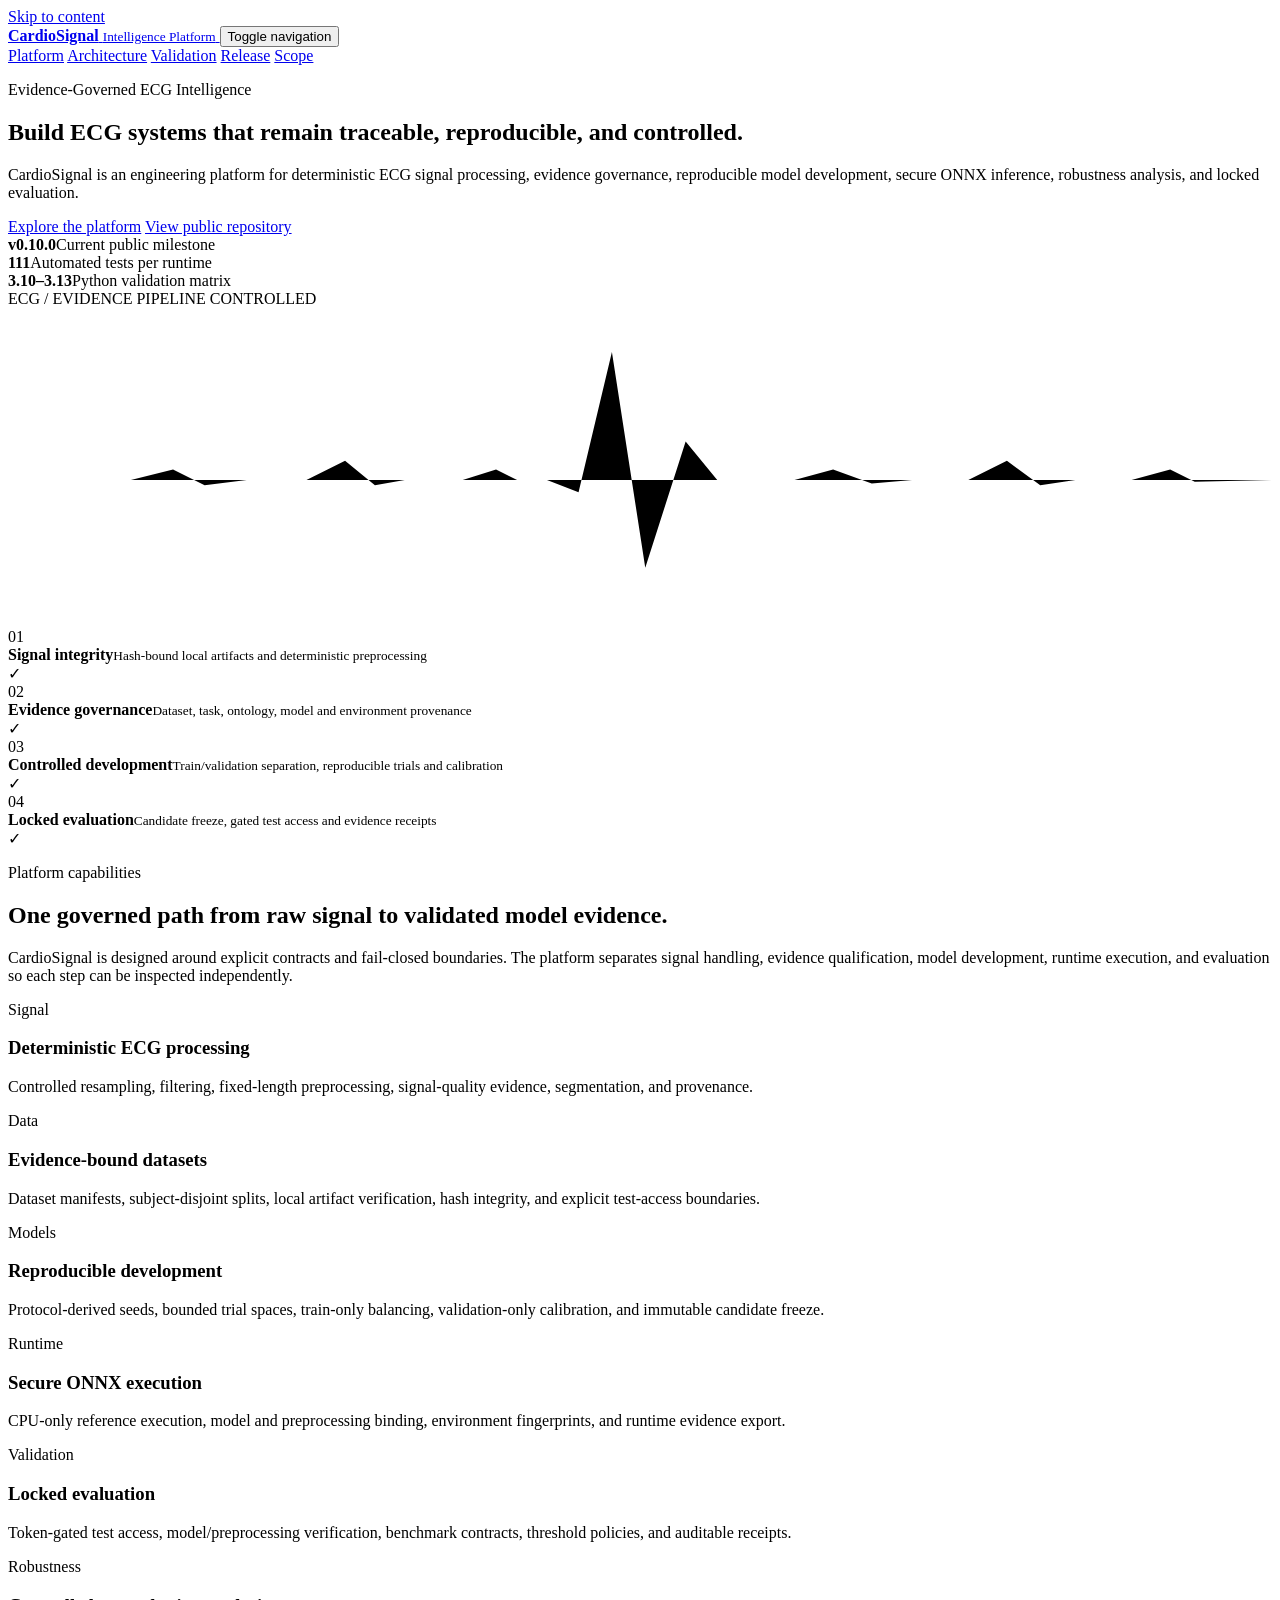
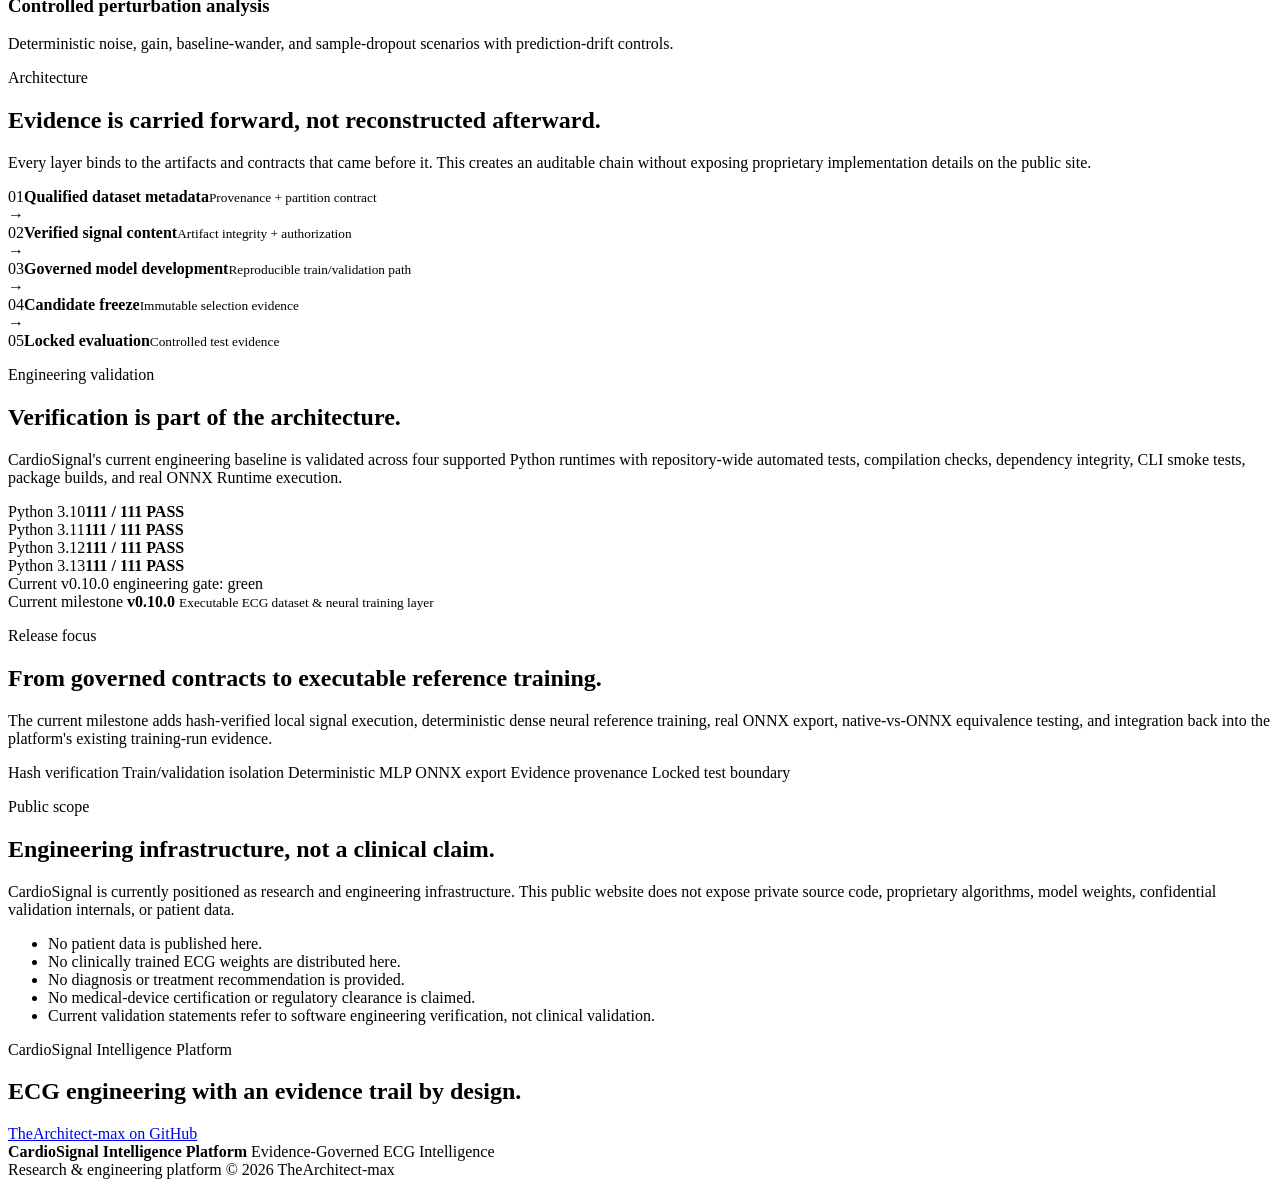
==== index.html @ 3d8a4c4c "Build CardioSignal public website foundation" ====
<!doctype html>
<html lang="en">
<head>
  <meta charset="utf-8">
  <meta name="viewport" content="width=device-width, initial-scale=1">
  <meta name="theme-color" content="#07111f">
  <meta name="description" content="CardioSignal Intelligence Platform — evidence-governed ECG signal processing, reproducible model development, secure inference, and validation infrastructure.">
  <meta name="robots" content="index,follow">
  <meta property="og:title" content="CardioSignal Intelligence Platform">
  <meta property="og:description" content="Evidence-Governed ECG Intelligence">
  <meta property="og:type" content="website">
  <meta property="og:url" content="https://thearchitect-max.github.io/CardioSignal-Website/">
  <title>CardioSignal Intelligence Platform</title>
  <link rel="stylesheet" href="styles.css">
</head>
<body>
  <a class="skip-link" href="#main">Skip to content</a>

  <header class="site-header" data-header>
    <div class="shell nav-shell">
      <a class="brand" href="#top" aria-label="CardioSignal home">
        <span class="brand-mark" aria-hidden="true">
          <span></span><span></span><span></span><span></span><span></span>
        </span>
        <span class="brand-copy">
          <strong>CardioSignal</strong>
          <small>Intelligence Platform</small>
        </span>
      </a>

      <button class="nav-toggle" type="button" aria-expanded="false" aria-controls="site-nav" data-nav-toggle>
        <span></span><span></span><span></span>
        <span class="sr-only">Toggle navigation</span>
      </button>

      <nav class="site-nav" id="site-nav" data-nav>
        <a href="#platform">Platform</a>
        <a href="#architecture">Architecture</a>
        <a href="#validation">Validation</a>
        <a href="#release">Release</a>
        <a href="#scope">Scope</a>
      </nav>
    </div>
  </header>

  <main id="main">
    <section class="hero" id="top">
      <div class="hero-grid" aria-hidden="true"></div>
      <div class="hero-glow hero-glow-a" aria-hidden="true"></div>
      <div class="hero-glow hero-glow-b" aria-hidden="true"></div>

      <div class="shell hero-layout">
        <div class="hero-copy">
          <p class="eyebrow"><span class="status-dot"></span> Evidence-Governed ECG Intelligence</p>
          <h1>Build ECG systems that remain <span>traceable, reproducible, and controlled.</span></h1>
          <p class="hero-lede">
            CardioSignal is an engineering platform for deterministic ECG signal processing, evidence governance,
            reproducible model development, secure ONNX inference, robustness analysis, and locked evaluation.
          </p>
          <div class="hero-actions">
            <a class="button button-primary" href="#platform">Explore the platform</a>
            <a class="button button-secondary" href="https://github.com/TheArchitect-max/CardioSignal-Website" target="_blank" rel="noreferrer">View public repository</a>
          </div>
          <div class="hero-facts" aria-label="Current engineering status">
            <div><strong>v0.10.0</strong><span>Current public milestone</span></div>
            <div><strong>111</strong><span>Automated tests per runtime</span></div>
            <div><strong>3.10–3.13</strong><span>Python validation matrix</span></div>
          </div>
        </div>

        <div class="signal-panel" aria-label="CardioSignal platform overview">
          <div class="signal-panel-head">
            <span>ECG / EVIDENCE PIPELINE</span>
            <span class="panel-state">CONTROLLED</span>
          </div>

          <div class="wave-card">
            <svg viewBox="0 0 720 180" role="img" aria-label="Stylized ECG waveform">
              <path class="wave-grid" d="M0 30H720M0 60H720M0 90H720M0 120H720M0 150H720M60 0V180M120 0V180M180 0V180M240 0V180M300 0V180M360 0V180M420 0V180M480 0V180M540 0V180M600 0V180M660 0V180"/>
              <path class="wave-line" d="M0 98 L70 98 L94 92 L112 101 L136 98 L170 98 L192 87 L209 101 L226 98 L259 98 L278 92 L290 98 L307 98 L325 105 L344 25 L363 148 L386 76 L404 98 L448 98 L470 92 L492 100 L515 98 L547 98 L569 87 L588 101 L608 98 L640 98 L662 92 L676 99 L720 98"/>
            </svg>
          </div>

          <div class="pipeline-list">
            <div class="pipeline-row">
              <span class="pipeline-index">01</span>
              <div><strong>Signal integrity</strong><small>Hash-bound local artifacts and deterministic preprocessing</small></div>
              <span class="check">✓</span>
            </div>
            <div class="pipeline-row">
              <span class="pipeline-index">02</span>
              <div><strong>Evidence governance</strong><small>Dataset, task, ontology, model and environment provenance</small></div>
              <span class="check">✓</span>
            </div>
            <div class="pipeline-row">
              <span class="pipeline-index">03</span>
              <div><strong>Controlled development</strong><small>Train/validation separation, reproducible trials and calibration</small></div>
              <span class="check">✓</span>
            </div>
            <div class="pipeline-row">
              <span class="pipeline-index">04</span>
              <div><strong>Locked evaluation</strong><small>Candidate freeze, gated test access and evidence receipts</small></div>
              <span class="check">✓</span>
            </div>
          </div>
        </div>
      </div>
    </section>

    <section class="section section-intro" id="platform">
      <div class="shell">
        <div class="section-heading">
          <p class="eyebrow">Platform capabilities</p>
          <h2>One governed path from raw signal to validated model evidence.</h2>
          <p>
            CardioSignal is designed around explicit contracts and fail-closed boundaries. The platform separates
            signal handling, evidence qualification, model development, runtime execution, and evaluation so each
            step can be inspected independently.
          </p>
        </div>

        <div class="capability-grid">
          <article class="capability-card">
            <span class="card-kicker">Signal</span>
            <h3>Deterministic ECG processing</h3>
            <p>Controlled resampling, filtering, fixed-length preprocessing, signal-quality evidence, segmentation, and provenance.</p>
          </article>
          <article class="capability-card">
            <span class="card-kicker">Data</span>
            <h3>Evidence-bound datasets</h3>
            <p>Dataset manifests, subject-disjoint splits, local artifact verification, hash integrity, and explicit test-access boundaries.</p>
          </article>
          <article class="capability-card">
            <span class="card-kicker">Models</span>
            <h3>Reproducible development</h3>
            <p>Protocol-derived seeds, bounded trial spaces, train-only balancing, validation-only calibration, and immutable candidate freeze.</p>
          </article>
          <article class="capability-card">
            <span class="card-kicker">Runtime</span>
            <h3>Secure ONNX execution</h3>
            <p>CPU-only reference execution, model and preprocessing binding, environment fingerprints, and runtime evidence export.</p>
          </article>
          <article class="capability-card">
            <span class="card-kicker">Validation</span>
            <h3>Locked evaluation</h3>
            <p>Token-gated test access, model/preprocessing verification, benchmark contracts, threshold policies, and auditable receipts.</p>
          </article>
          <article class="capability-card">
            <span class="card-kicker">Robustness</span>
            <h3>Controlled perturbation analysis</h3>
            <p>Deterministic noise, gain, baseline-wander, and sample-dropout scenarios with prediction-drift controls.</p>
          </article>
        </div>
      </div>
    </section>

    <section class="section architecture-section" id="architecture">
      <div class="shell">
        <div class="section-heading narrow">
          <p class="eyebrow">Architecture</p>
          <h2>Evidence is carried forward, not reconstructed afterward.</h2>
          <p>
            Every layer binds to the artifacts and contracts that came before it. This creates an auditable chain
            without exposing proprietary implementation details on the public site.
          </p>
        </div>

        <div class="architecture-flow" role="list" aria-label="High level CardioSignal architecture">
          <div class="flow-node" role="listitem"><span>01</span><strong>Qualified dataset metadata</strong><small>Provenance + partition contract</small></div>
          <div class="flow-arrow" aria-hidden="true">→</div>
          <div class="flow-node" role="listitem"><span>02</span><strong>Verified signal content</strong><small>Artifact integrity + authorization</small></div>
          <div class="flow-arrow" aria-hidden="true">→</div>
          <div class="flow-node" role="listitem"><span>03</span><strong>Governed model development</strong><small>Reproducible train/validation path</small></div>
          <div class="flow-arrow" aria-hidden="true">→</div>
          <div class="flow-node" role="listitem"><span>04</span><strong>Candidate freeze</strong><small>Immutable selection evidence</small></div>
          <div class="flow-arrow" aria-hidden="true">→</div>
          <div class="flow-node" role="listitem"><span>05</span><strong>Locked evaluation</strong><small>Controlled test evidence</small></div>
        </div>
      </div>
    </section>

    <section class="section validation-section" id="validation">
      <div class="shell validation-layout">
        <div>
          <p class="eyebrow">Engineering validation</p>
          <h2>Verification is part of the architecture.</h2>
          <p>
            CardioSignal's current engineering baseline is validated across four supported Python runtimes with
            repository-wide automated tests, compilation checks, dependency integrity, CLI smoke tests, package builds,
            and real ONNX Runtime execution.
          </p>
        </div>
        <div class="validation-card">
          <div class="validation-row"><span>Python 3.10</span><strong>111 / 111 PASS</strong></div>
          <div class="validation-row"><span>Python 3.11</span><strong>111 / 111 PASS</strong></div>
          <div class="validation-row"><span>Python 3.12</span><strong>111 / 111 PASS</strong></div>
          <div class="validation-row"><span>Python 3.13</span><strong>111 / 111 PASS</strong></div>
          <div class="validation-footer"><span class="status-dot"></span> Current v0.10.0 engineering gate: green</div>
        </div>
      </div>
    </section>

    <section class="section release-section" id="release">
      <div class="shell release-layout">
        <div class="release-badge">
          <span>Current milestone</span>
          <strong>v0.10.0</strong>
          <small>Executable ECG dataset & neural training layer</small>
        </div>
        <div class="release-copy">
          <p class="eyebrow">Release focus</p>
          <h2>From governed contracts to executable reference training.</h2>
          <p>
            The current milestone adds hash-verified local signal execution, deterministic dense neural reference training,
            real ONNX export, native-vs-ONNX equivalence testing, and integration back into the platform's existing training-run evidence.
          </p>
          <div class="release-tags" aria-label="v0.10.0 highlights">
            <span>Hash verification</span>
            <span>Train/validation isolation</span>
            <span>Deterministic MLP</span>
            <span>ONNX export</span>
            <span>Evidence provenance</span>
            <span>Locked test boundary</span>
          </div>
        </div>
      </div>
    </section>

    <section class="section scope-section" id="scope">
      <div class="shell scope-grid">
        <div>
          <p class="eyebrow">Public scope</p>
          <h2>Engineering infrastructure, not a clinical claim.</h2>
        </div>
        <div class="scope-copy">
          <p>
            CardioSignal is currently positioned as research and engineering infrastructure. This public website does not
            expose private source code, proprietary algorithms, model weights, confidential validation internals, or patient data.
          </p>
          <ul class="scope-list">
            <li>No patient data is published here.</li>
            <li>No clinically trained ECG weights are distributed here.</li>
            <li>No diagnosis or treatment recommendation is provided.</li>
            <li>No medical-device certification or regulatory clearance is claimed.</li>
            <li>Current validation statements refer to software engineering verification, not clinical validation.</li>
          </ul>
        </div>
      </div>
    </section>

    <section class="cta-section">
      <div class="shell cta-panel">
        <div>
          <p class="eyebrow">CardioSignal Intelligence Platform</p>
          <h2>ECG engineering with an evidence trail by design.</h2>
        </div>
        <a class="button button-primary" href="https://github.com/TheArchitect-max" target="_blank" rel="noreferrer">TheArchitect-max on GitHub</a>
      </div>
    </section>
  </main>

  <footer class="site-footer">
    <div class="shell footer-layout">
      <div class="footer-brand">
        <strong>CardioSignal Intelligence Platform</strong>
        <span>Evidence-Governed ECG Intelligence</span>
      </div>
      <div class="footer-meta">
        <span>Research & engineering platform</span>
        <span>© <span data-year>2026</span> TheArchitect-max</span>
      </div>
    </div>
  </footer>

  <script src="app.js"></script>
</body>
</html>
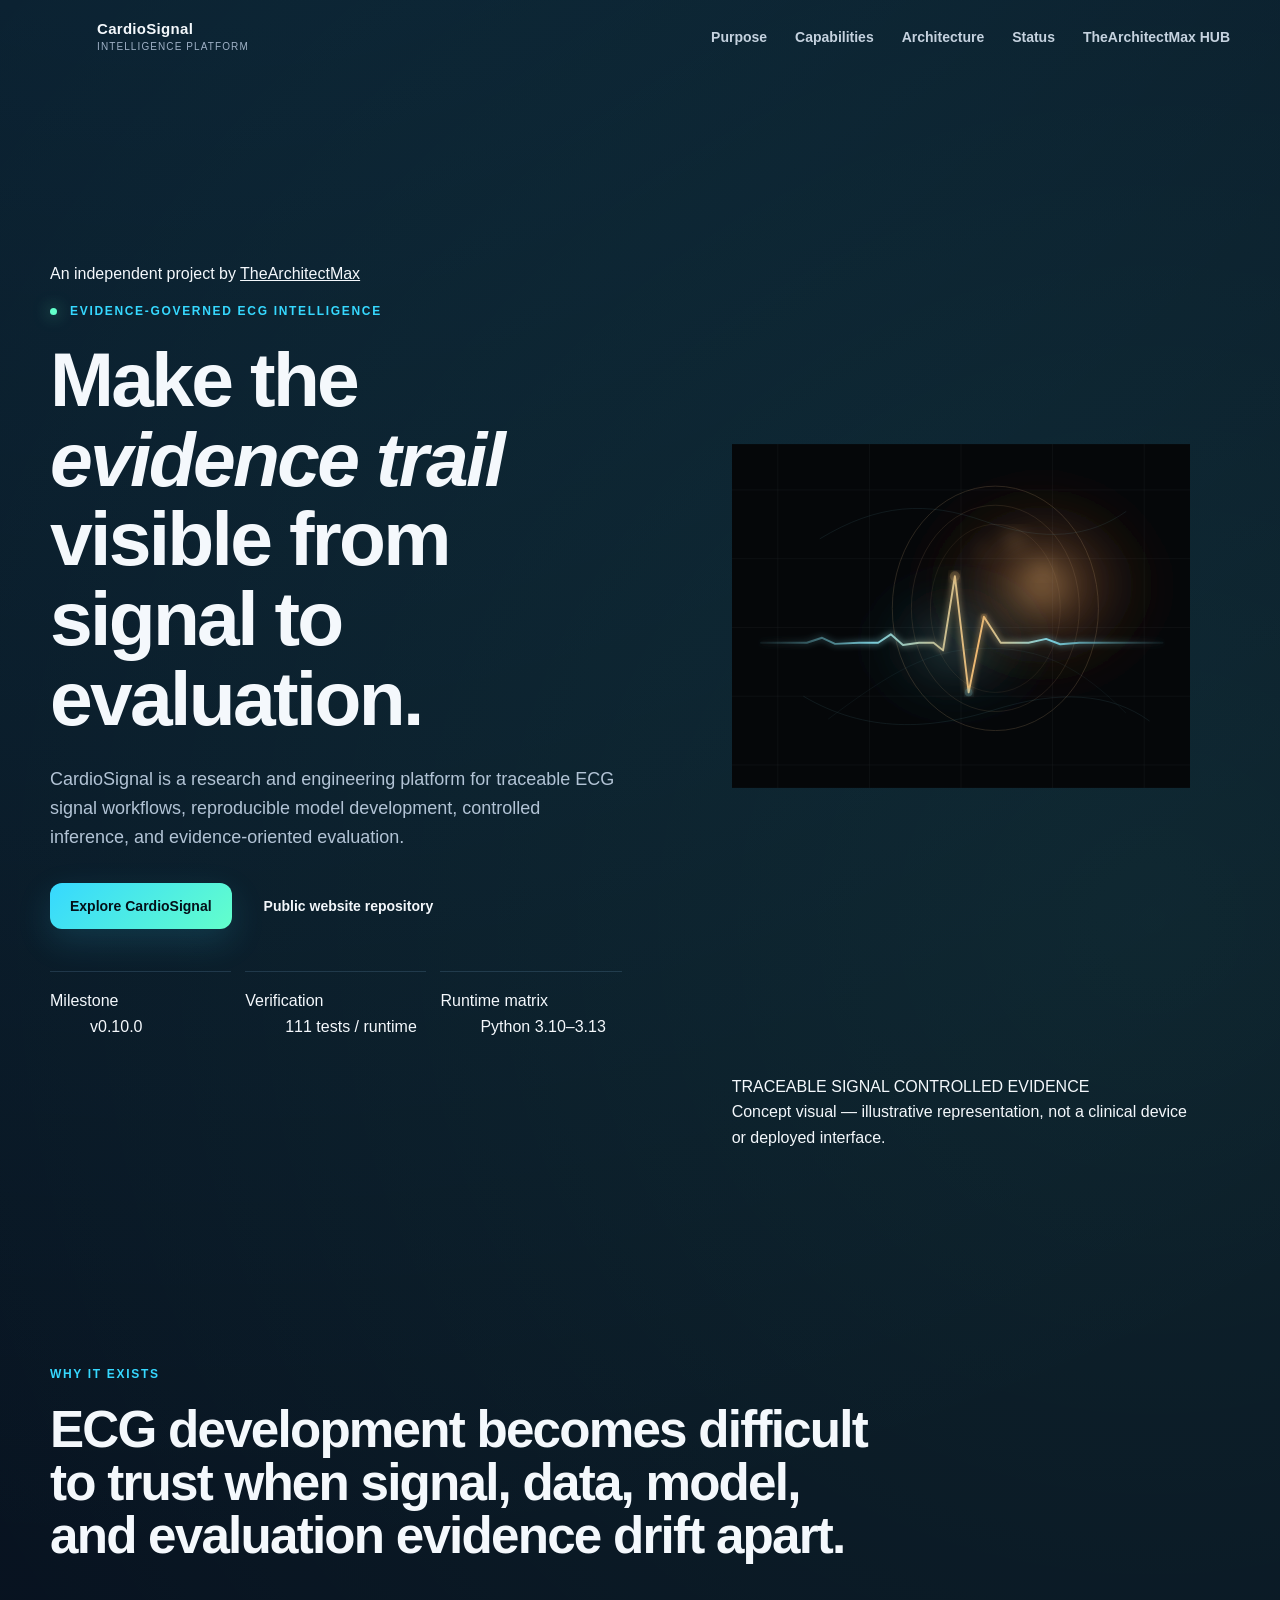
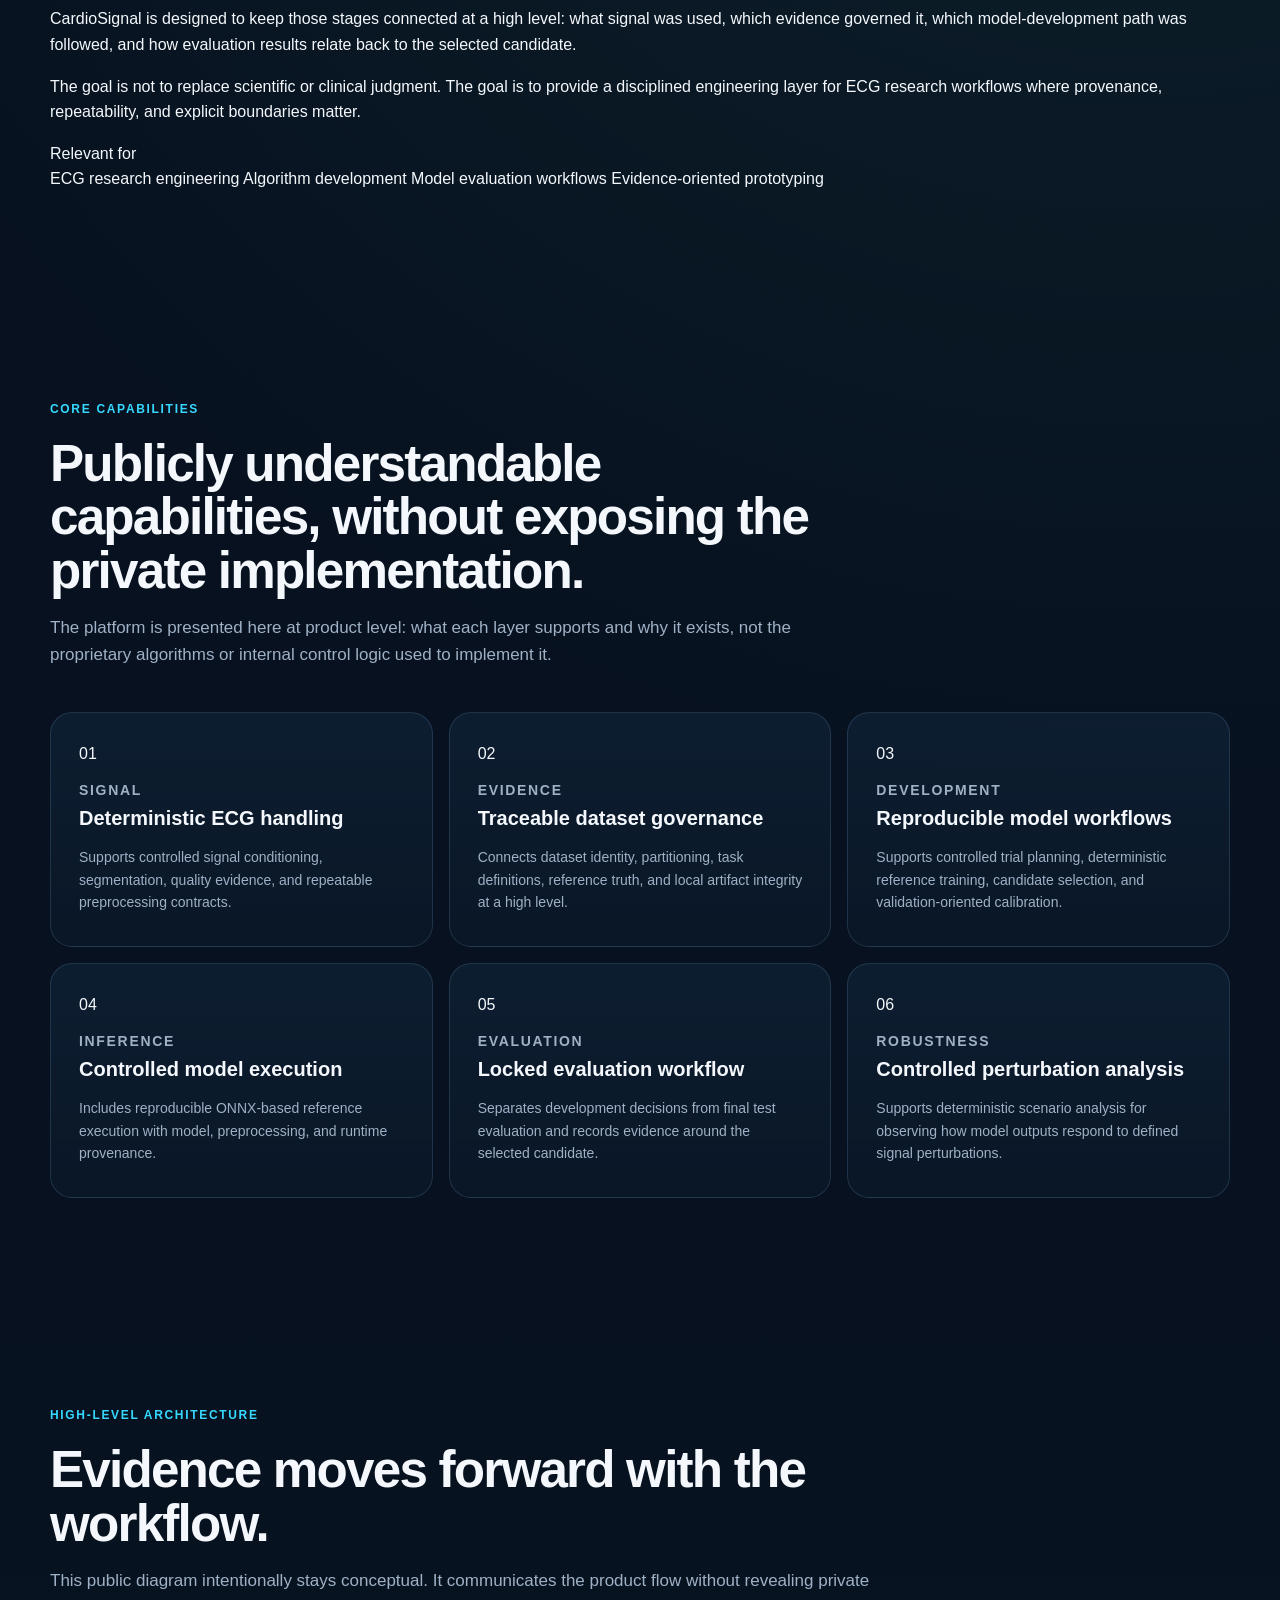
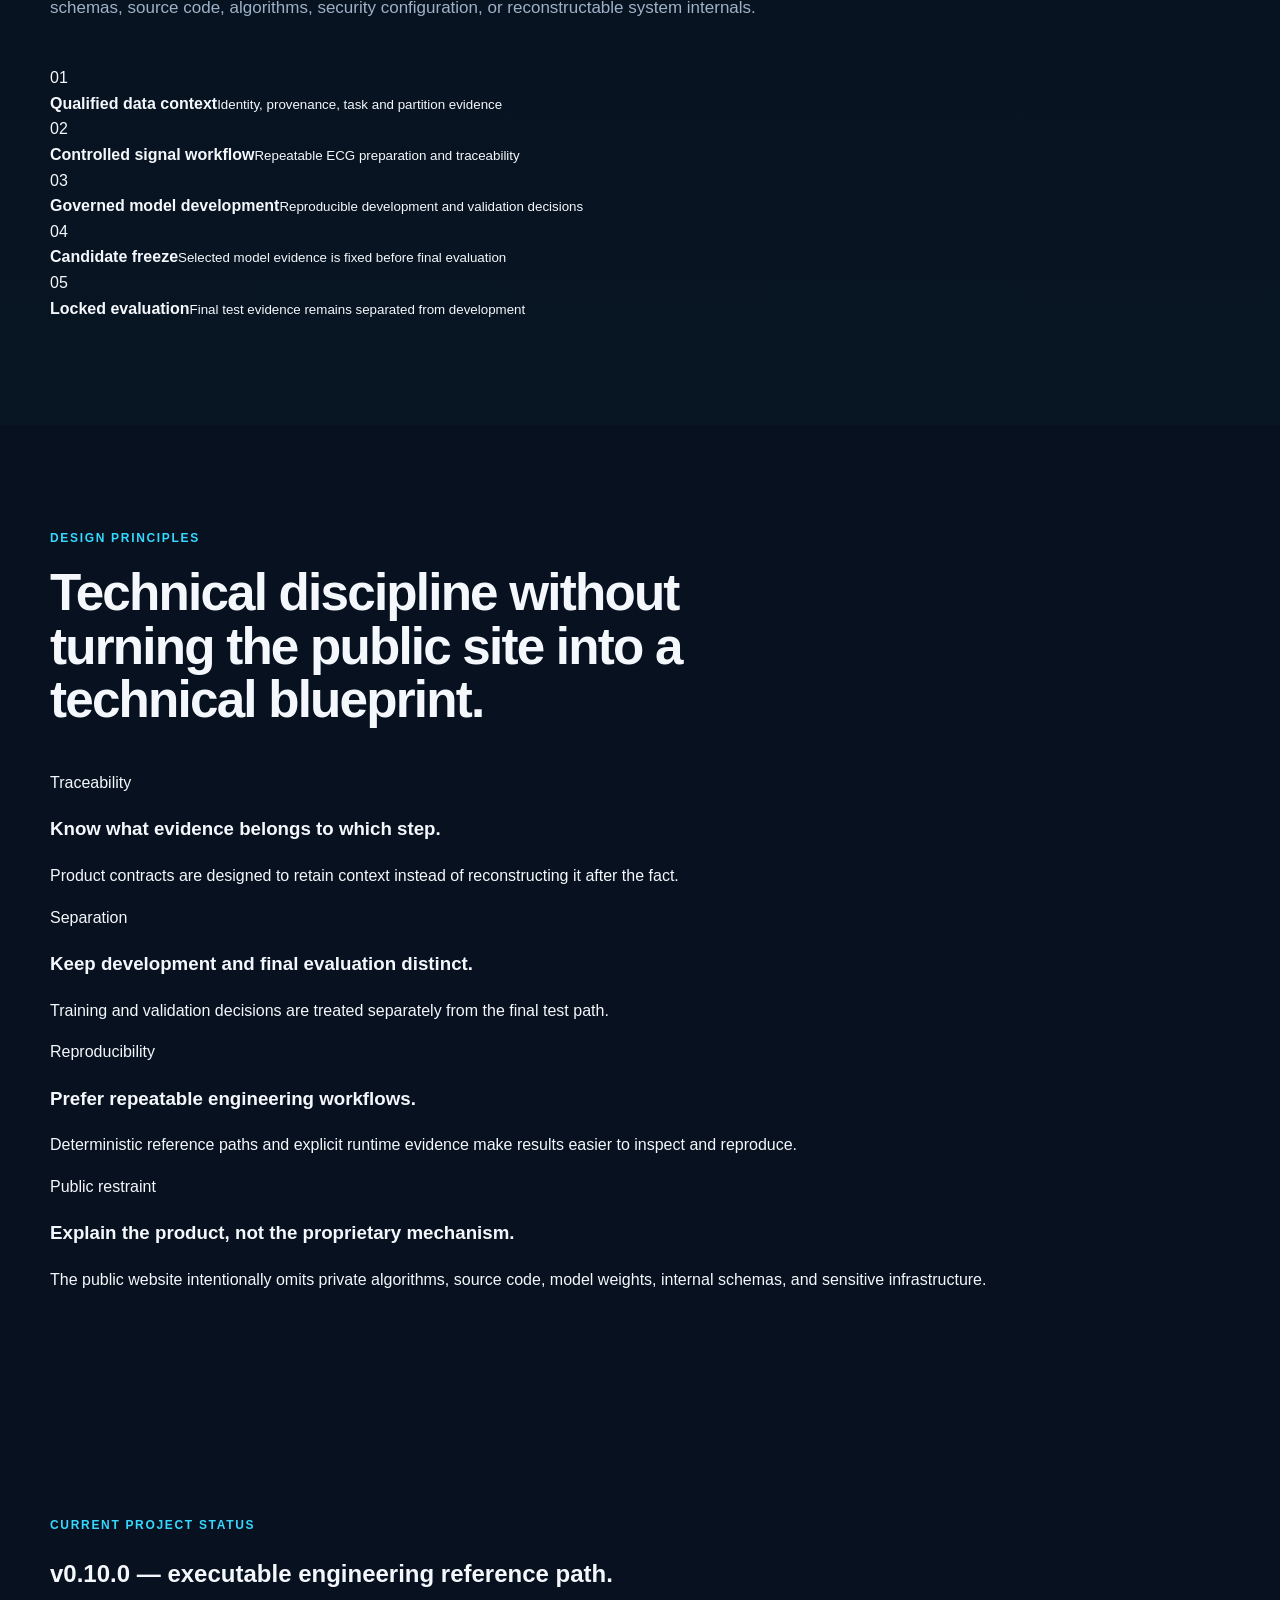
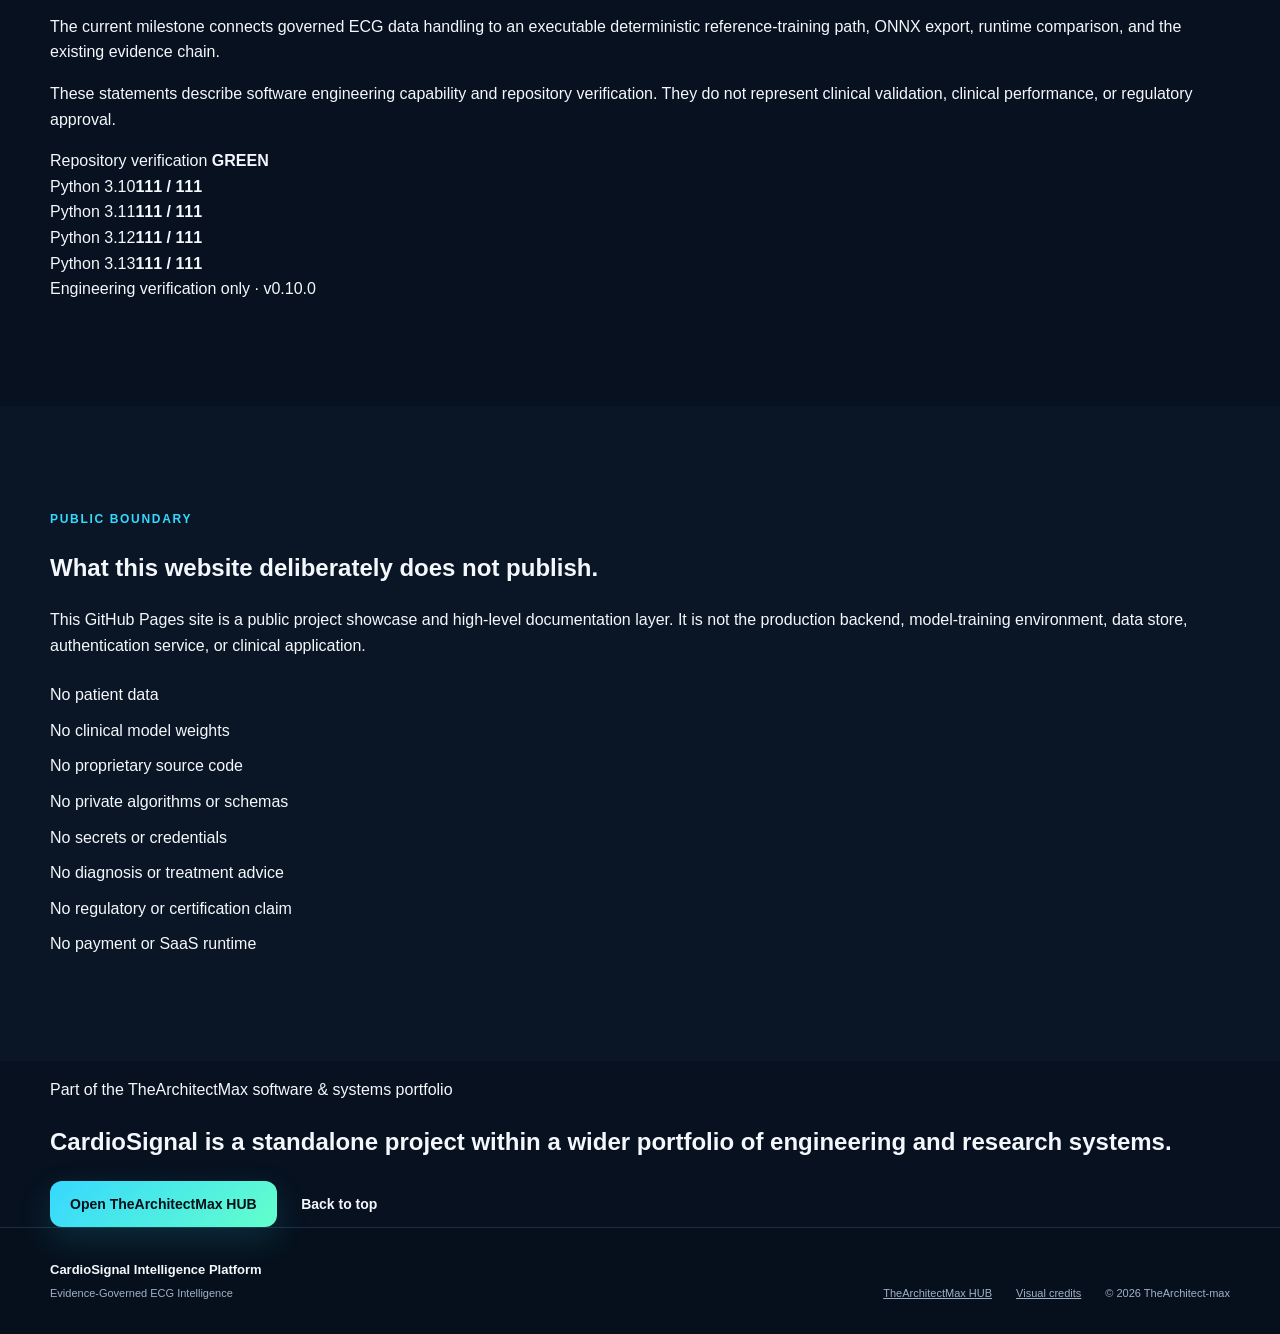
==== commit 9e650ee5: "Apply CardioSignal chiaroscuro public presentation" ====
--- a/index.html
+++ b/index.html
@@ -3,14 +3,17 @@
 <head>
   <meta charset="utf-8">
   <meta name="viewport" content="width=device-width, initial-scale=1">
-  <meta name="theme-color" content="#07111f">
-  <meta name="description" content="CardioSignal Intelligence Platform — evidence-governed ECG signal processing, reproducible model development, secure inference, and validation infrastructure.">
+  <meta name="theme-color" content="#07090b">
+  <meta name="description" content="CardioSignal Intelligence Platform — evidence-governed ECG research and engineering infrastructure for traceable signal workflows, reproducible model development, controlled inference, and evaluation evidence.">
   <meta name="robots" content="index,follow">
   <meta property="og:title" content="CardioSignal Intelligence Platform">
   <meta property="og:description" content="Evidence-Governed ECG Intelligence">
   <meta property="og:type" content="website">
   <meta property="og:url" content="https://thearchitect-max.github.io/CardioSignal-Website/">
+  <meta property="og:image" content="https://thearchitect-max.github.io/CardioSignal-Website/assets/cardiosignal-concept.svg">
+  <meta name="twitter:card" content="summary_large_image">
   <title>CardioSignal Intelligence Platform</title>
+  <link rel="icon" href="favicon.svg" type="image/svg+xml">
   <link rel="stylesheet" href="styles.css">
 </head>
 <body>
@@ -20,7 +23,7 @@
     <div class="shell nav-shell">
       <a class="brand" href="#top" aria-label="CardioSignal home">
         <span class="brand-mark" aria-hidden="true">
-          <span></span><span></span><span></span><span></span><span></span>
+          <i></i><i></i><i></i><i></i><i></i>
         </span>
         <span class="brand-copy">
           <strong>CardioSignal</strong>
@@ -33,228 +36,298 @@
         <span class="sr-only">Toggle navigation</span>
       </button>
 
-      <nav class="site-nav" id="site-nav" data-nav>
-        <a href="#platform">Platform</a>
+      <nav class="site-nav" id="site-nav" data-nav aria-label="Primary navigation">
+        <a href="#purpose">Purpose</a>
+        <a href="#capabilities">Capabilities</a>
         <a href="#architecture">Architecture</a>
-        <a href="#validation">Validation</a>
-        <a href="#release">Release</a>
-        <a href="#scope">Scope</a>
+        <a href="#status">Status</a>
+        <a class="nav-portfolio" href="https://thearchitect-max.github.io/MyProjects/" target="_blank" rel="noreferrer">TheArchitectMax HUB</a>
       </nav>
     </div>
   </header>
 
   <main id="main">
     <section class="hero" id="top">
-      <div class="hero-grid" aria-hidden="true"></div>
-      <div class="hero-glow hero-glow-a" aria-hidden="true"></div>
-      <div class="hero-glow hero-glow-b" aria-hidden="true"></div>
+      <div class="hero-darkness" aria-hidden="true"></div>
+      <div class="hero-light hero-light-warm" aria-hidden="true"></div>
+      <div class="hero-light hero-light-cool" aria-hidden="true"></div>
 
       <div class="shell hero-layout">
-        <div class="hero-copy">
+        <div class="hero-copy" data-reveal>
+          <p class="maker-line">An independent project by <a href="https://thearchitect-max.github.io/MyProjects/" target="_blank" rel="noreferrer">TheArchitectMax</a></p>
           <p class="eyebrow"><span class="status-dot"></span> Evidence-Governed ECG Intelligence</p>
-          <h1>Build ECG systems that remain <span>traceable, reproducible, and controlled.</span></h1>
+          <h1>Make the <em>evidence trail</em> visible from signal to evaluation.</h1>
           <p class="hero-lede">
-            CardioSignal is an engineering platform for deterministic ECG signal processing, evidence governance,
-            reproducible model development, secure ONNX inference, robustness analysis, and locked evaluation.
+            CardioSignal is a research and engineering platform for traceable ECG signal workflows,
+            reproducible model development, controlled inference, and evidence-oriented evaluation.
           </p>
           <div class="hero-actions">
-            <a class="button button-primary" href="#platform">Explore the platform</a>
-            <a class="button button-secondary" href="https://github.com/TheArchitect-max/CardioSignal-Website" target="_blank" rel="noreferrer">View public repository</a>
+            <a class="button button-primary" href="#purpose">Explore CardioSignal</a>
+            <a class="button button-quiet" href="https://github.com/TheArchitect-max/CardioSignal-Website" target="_blank" rel="noreferrer">Public website repository</a>
           </div>
-          <div class="hero-facts" aria-label="Current engineering status">
-            <div><strong>v0.10.0</strong><span>Current public milestone</span></div>
-            <div><strong>111</strong><span>Automated tests per runtime</span></div>
-            <div><strong>3.10–3.13</strong><span>Python validation matrix</span></div>
+
+          <dl class="hero-facts" aria-label="Current public engineering status">
+            <div><dt>Milestone</dt><dd>v0.10.0</dd></div>
+            <div><dt>Verification</dt><dd>111 tests / runtime</dd></div>
+            <div><dt>Runtime matrix</dt><dd>Python 3.10–3.13</dd></div>
+          </dl>
+        </div>
+
+        <figure class="concept-visual" data-reveal>
+          <div class="concept-frame">
+            <img src="assets/cardiosignal-concept.svg" width="1200" height="900" alt="Conceptual abstract ECG signal emerging from warm biological light and cool analytical traces.">
+            <div class="concept-readout" aria-hidden="true">
+              <span>TRACEABLE SIGNAL</span>
+              <span>CONTROLLED EVIDENCE</span>
+            </div>
           </div>
-        </div>
-
-        <div class="signal-panel" aria-label="CardioSignal platform overview">
-          <div class="signal-panel-head">
-            <span>ECG / EVIDENCE PIPELINE</span>
-            <span class="panel-state">CONTROLLED</span>
+          <figcaption>Concept visual — illustrative representation, not a clinical device or deployed interface.</figcaption>
+        </figure>
+      </div>
+
+      <div class="hero-bottom-rule" aria-hidden="true"></div>
+    </section>
+
+    <section class="section purpose-section" id="purpose">
+      <div class="shell purpose-grid">
+        <div class="section-heading" data-reveal>
+          <p class="eyebrow">Why it exists</p>
+          <h2>ECG development becomes difficult to trust when signal, data, model, and evaluation evidence drift apart.</h2>
+        </div>
+        <div class="purpose-copy" data-reveal>
+          <p>
+            CardioSignal is designed to keep those stages connected at a high level: what signal was used,
+            which evidence governed it, which model-development path was followed, and how evaluation results
+            relate back to the selected candidate.
+          </p>
+          <p>
+            The goal is not to replace scientific or clinical judgment. The goal is to provide a disciplined
+            engineering layer for ECG research workflows where provenance, repeatability, and explicit boundaries matter.
+          </p>
+        </div>
+      </div>
+
+      <div class="shell audience-band" data-reveal>
+        <span class="audience-label">Relevant for</span>
+        <div class="audience-items">
+          <span>ECG research engineering</span>
+          <span>Algorithm development</span>
+          <span>Model evaluation workflows</span>
+          <span>Evidence-oriented prototyping</span>
+        </div>
+      </div>
+    </section>
+
+    <section class="section capabilities-section" id="capabilities">
+      <div class="shell">
+        <div class="section-heading narrow" data-reveal>
+          <p class="eyebrow">Core capabilities</p>
+          <h2>Publicly understandable capabilities, without exposing the private implementation.</h2>
+          <p>
+            The platform is presented here at product level: what each layer supports and why it exists,
+            not the proprietary algorithms or internal control logic used to implement it.
+          </p>
+        </div>
+
+        <div class="capability-grid">
+          <article class="capability-card warm" data-reveal>
+            <span class="card-number">01</span>
+            <div>
+              <p class="card-kicker">Signal</p>
+              <h3>Deterministic ECG handling</h3>
+              <p>Supports controlled signal conditioning, segmentation, quality evidence, and repeatable preprocessing contracts.</p>
+            </div>
+          </article>
+
+          <article class="capability-card cool" data-reveal>
+            <span class="card-number">02</span>
+            <div>
+              <p class="card-kicker">Evidence</p>
+              <h3>Traceable dataset governance</h3>
+              <p>Connects dataset identity, partitioning, task definitions, reference truth, and local artifact integrity at a high level.</p>
+            </div>
+          </article>
+
+          <article class="capability-card warm" data-reveal>
+            <span class="card-number">03</span>
+            <div>
+              <p class="card-kicker">Development</p>
+              <h3>Reproducible model workflows</h3>
+              <p>Supports controlled trial planning, deterministic reference training, candidate selection, and validation-oriented calibration.</p>
+            </div>
+          </article>
+
+          <article class="capability-card cool" data-reveal>
+            <span class="card-number">04</span>
+            <div>
+              <p class="card-kicker">Inference</p>
+              <h3>Controlled model execution</h3>
+              <p>Includes reproducible ONNX-based reference execution with model, preprocessing, and runtime provenance.</p>
+            </div>
+          </article>
+
+          <article class="capability-card warm" data-reveal>
+            <span class="card-number">05</span>
+            <div>
+              <p class="card-kicker">Evaluation</p>
+              <h3>Locked evaluation workflow</h3>
+              <p>Separates development decisions from final test evaluation and records evidence around the selected candidate.</p>
+            </div>
+          </article>
+
+          <article class="capability-card cool" data-reveal>
+            <span class="card-number">06</span>
+            <div>
+              <p class="card-kicker">Robustness</p>
+              <h3>Controlled perturbation analysis</h3>
+              <p>Supports deterministic scenario analysis for observing how model outputs respond to defined signal perturbations.</p>
+            </div>
+          </article>
+        </div>
+      </div>
+    </section>
+
+    <section class="section architecture-section" id="architecture">
+      <div class="architecture-light" aria-hidden="true"></div>
+      <div class="shell">
+        <div class="section-heading architecture-heading" data-reveal>
+          <p class="eyebrow">High-level architecture</p>
+          <h2>Evidence moves forward with the workflow.</h2>
+          <p>
+            This public diagram intentionally stays conceptual. It communicates the product flow without revealing
+            private schemas, source code, algorithms, security configuration, or reconstructable system internals.
+          </p>
+        </div>
+
+        <div class="architecture-stage" data-reveal>
+          <div class="architecture-spine" aria-hidden="true"></div>
+
+          <article class="architecture-node">
+            <span>01</span>
+            <div><strong>Qualified data context</strong><small>Identity, provenance, task and partition evidence</small></div>
+          </article>
+
+          <article class="architecture-node">
+            <span>02</span>
+            <div><strong>Controlled signal workflow</strong><small>Repeatable ECG preparation and traceability</small></div>
+          </article>
+
+          <article class="architecture-node">
+            <span>03</span>
+            <div><strong>Governed model development</strong><small>Reproducible development and validation decisions</small></div>
+          </article>
+
+          <article class="architecture-node">
+            <span>04</span>
+            <div><strong>Candidate freeze</strong><small>Selected model evidence is fixed before final evaluation</small></div>
+          </article>
+
+          <article class="architecture-node">
+            <span>05</span>
+            <div><strong>Locked evaluation</strong><small>Final test evidence remains separated from development</small></div>
+          </article>
+        </div>
+      </div>
+    </section>
+
+    <section class="section principles-section">
+      <div class="shell">
+        <div class="section-heading narrow" data-reveal>
+          <p class="eyebrow">Design principles</p>
+          <h2>Technical discipline without turning the public site into a technical blueprint.</h2>
+        </div>
+
+        <div class="principle-grid">
+          <article data-reveal>
+            <span>Traceability</span>
+            <h3>Know what evidence belongs to which step.</h3>
+            <p>Product contracts are designed to retain context instead of reconstructing it after the fact.</p>
+          </article>
+          <article data-reveal>
+            <span>Separation</span>
+            <h3>Keep development and final evaluation distinct.</h3>
+            <p>Training and validation decisions are treated separately from the final test path.</p>
+          </article>
+          <article data-reveal>
+            <span>Reproducibility</span>
+            <h3>Prefer repeatable engineering workflows.</h3>
+            <p>Deterministic reference paths and explicit runtime evidence make results easier to inspect and reproduce.</p>
+          </article>
+          <article data-reveal>
+            <span>Public restraint</span>
+            <h3>Explain the product, not the proprietary mechanism.</h3>
+            <p>The public website intentionally omits private algorithms, source code, model weights, internal schemas, and sensitive infrastructure.</p>
+          </article>
+        </div>
+      </div>
+    </section>
+
+    <section class="section status-section" id="status">
+      <div class="shell status-layout">
+        <div class="status-copy" data-reveal>
+          <p class="eyebrow">Current project status</p>
+          <h2>v0.10.0 — executable engineering reference path.</h2>
+          <p>
+            The current milestone connects governed ECG data handling to an executable deterministic reference-training path,
+            ONNX export, runtime comparison, and the existing evidence chain.
+          </p>
+          <p class="status-note">
+            These statements describe software engineering capability and repository verification. They do not represent
+            clinical validation, clinical performance, or regulatory approval.
+          </p>
+        </div>
+
+        <div class="verification-card" data-reveal aria-label="Current engineering verification matrix">
+          <div class="verification-head">
+            <span>Repository verification</span>
+            <strong>GREEN</strong>
           </div>
-
-          <div class="wave-card">
-            <svg viewBox="0 0 720 180" role="img" aria-label="Stylized ECG waveform">
-              <path class="wave-grid" d="M0 30H720M0 60H720M0 90H720M0 120H720M0 150H720M60 0V180M120 0V180M180 0V180M240 0V180M300 0V180M360 0V180M420 0V180M480 0V180M540 0V180M600 0V180M660 0V180"/>
-              <path class="wave-line" d="M0 98 L70 98 L94 92 L112 101 L136 98 L170 98 L192 87 L209 101 L226 98 L259 98 L278 92 L290 98 L307 98 L325 105 L344 25 L363 148 L386 76 L404 98 L448 98 L470 92 L492 100 L515 98 L547 98 L569 87 L588 101 L608 98 L640 98 L662 92 L676 99 L720 98"/>
-            </svg>
+          <div class="verification-row"><span>Python 3.10</span><b>111 / 111</b></div>
+          <div class="verification-row"><span>Python 3.11</span><b>111 / 111</b></div>
+          <div class="verification-row"><span>Python 3.12</span><b>111 / 111</b></div>
+          <div class="verification-row"><span>Python 3.13</span><b>111 / 111</b></div>
+          <div class="verification-foot">Engineering verification only · v0.10.0</div>
+        </div>
+      </div>
+    </section>
+
+    <section class="section scope-section" id="scope">
+      <div class="shell scope-layout">
+        <div class="scope-title" data-reveal>
+          <p class="eyebrow">Public boundary</p>
+          <h2>What this website deliberately does not publish.</h2>
+        </div>
+
+        <div class="scope-panel" data-reveal>
+          <p>
+            This GitHub Pages site is a public project showcase and high-level documentation layer. It is not the
+            production backend, model-training environment, data store, authentication service, or clinical application.
+          </p>
+          <div class="scope-list" role="list">
+            <span role="listitem">No patient data</span>
+            <span role="listitem">No clinical model weights</span>
+            <span role="listitem">No proprietary source code</span>
+            <span role="listitem">No private algorithms or schemas</span>
+            <span role="listitem">No secrets or credentials</span>
+            <span role="listitem">No diagnosis or treatment advice</span>
+            <span role="listitem">No regulatory or certification claim</span>
+            <span role="listitem">No payment or SaaS runtime</span>
           </div>
-
-          <div class="pipeline-list">
-            <div class="pipeline-row">
-              <span class="pipeline-index">01</span>
-              <div><strong>Signal integrity</strong><small>Hash-bound local artifacts and deterministic preprocessing</small></div>
-              <span class="check">✓</span>
-            </div>
-            <div class="pipeline-row">
-              <span class="pipeline-index">02</span>
-              <div><strong>Evidence governance</strong><small>Dataset, task, ontology, model and environment provenance</small></div>
-              <span class="check">✓</span>
-            </div>
-            <div class="pipeline-row">
-              <span class="pipeline-index">03</span>
-              <div><strong>Controlled development</strong><small>Train/validation separation, reproducible trials and calibration</small></div>
-              <span class="check">✓</span>
-            </div>
-            <div class="pipeline-row">
-              <span class="pipeline-index">04</span>
-              <div><strong>Locked evaluation</strong><small>Candidate freeze, gated test access and evidence receipts</small></div>
-              <span class="check">✓</span>
-            </div>
-          </div>
-        </div>
-      </div>
-    </section>
-
-    <section class="section section-intro" id="platform">
-      <div class="shell">
-        <div class="section-heading">
-          <p class="eyebrow">Platform capabilities</p>
-          <h2>One governed path from raw signal to validated model evidence.</h2>
-          <p>
-            CardioSignal is designed around explicit contracts and fail-closed boundaries. The platform separates
-            signal handling, evidence qualification, model development, runtime execution, and evaluation so each
-            step can be inspected independently.
-          </p>
-        </div>
-
-        <div class="capability-grid">
-          <article class="capability-card">
-            <span class="card-kicker">Signal</span>
-            <h3>Deterministic ECG processing</h3>
-            <p>Controlled resampling, filtering, fixed-length preprocessing, signal-quality evidence, segmentation, and provenance.</p>
-          </article>
-          <article class="capability-card">
-            <span class="card-kicker">Data</span>
-            <h3>Evidence-bound datasets</h3>
-            <p>Dataset manifests, subject-disjoint splits, local artifact verification, hash integrity, and explicit test-access boundaries.</p>
-          </article>
-          <article class="capability-card">
-            <span class="card-kicker">Models</span>
-            <h3>Reproducible development</h3>
-            <p>Protocol-derived seeds, bounded trial spaces, train-only balancing, validation-only calibration, and immutable candidate freeze.</p>
-          </article>
-          <article class="capability-card">
-            <span class="card-kicker">Runtime</span>
-            <h3>Secure ONNX execution</h3>
-            <p>CPU-only reference execution, model and preprocessing binding, environment fingerprints, and runtime evidence export.</p>
-          </article>
-          <article class="capability-card">
-            <span class="card-kicker">Validation</span>
-            <h3>Locked evaluation</h3>
-            <p>Token-gated test access, model/preprocessing verification, benchmark contracts, threshold policies, and auditable receipts.</p>
-          </article>
-          <article class="capability-card">
-            <span class="card-kicker">Robustness</span>
-            <h3>Controlled perturbation analysis</h3>
-            <p>Deterministic noise, gain, baseline-wander, and sample-dropout scenarios with prediction-drift controls.</p>
-          </article>
-        </div>
-      </div>
-    </section>
-
-    <section class="section architecture-section" id="architecture">
-      <div class="shell">
-        <div class="section-heading narrow">
-          <p class="eyebrow">Architecture</p>
-          <h2>Evidence is carried forward, not reconstructed afterward.</h2>
-          <p>
-            Every layer binds to the artifacts and contracts that came before it. This creates an auditable chain
-            without exposing proprietary implementation details on the public site.
-          </p>
-        </div>
-
-        <div class="architecture-flow" role="list" aria-label="High level CardioSignal architecture">
-          <div class="flow-node" role="listitem"><span>01</span><strong>Qualified dataset metadata</strong><small>Provenance + partition contract</small></div>
-          <div class="flow-arrow" aria-hidden="true">→</div>
-          <div class="flow-node" role="listitem"><span>02</span><strong>Verified signal content</strong><small>Artifact integrity + authorization</small></div>
-          <div class="flow-arrow" aria-hidden="true">→</div>
-          <div class="flow-node" role="listitem"><span>03</span><strong>Governed model development</strong><small>Reproducible train/validation path</small></div>
-          <div class="flow-arrow" aria-hidden="true">→</div>
-          <div class="flow-node" role="listitem"><span>04</span><strong>Candidate freeze</strong><small>Immutable selection evidence</small></div>
-          <div class="flow-arrow" aria-hidden="true">→</div>
-          <div class="flow-node" role="listitem"><span>05</span><strong>Locked evaluation</strong><small>Controlled test evidence</small></div>
-        </div>
-      </div>
-    </section>
-
-    <section class="section validation-section" id="validation">
-      <div class="shell validation-layout">
+        </div>
+      </div>
+    </section>
+
+    <section class="portfolio-section">
+      <div class="portfolio-light" aria-hidden="true"></div>
+      <div class="shell portfolio-panel" data-reveal>
         <div>
-          <p class="eyebrow">Engineering validation</p>
-          <h2>Verification is part of the architecture.</h2>
-          <p>
-            CardioSignal's current engineering baseline is validated across four supported Python runtimes with
-            repository-wide automated tests, compilation checks, dependency integrity, CLI smoke tests, package builds,
-            and real ONNX Runtime execution.
-          </p>
-        </div>
-        <div class="validation-card">
-          <div class="validation-row"><span>Python 3.10</span><strong>111 / 111 PASS</strong></div>
-          <div class="validation-row"><span>Python 3.11</span><strong>111 / 111 PASS</strong></div>
-          <div class="validation-row"><span>Python 3.12</span><strong>111 / 111 PASS</strong></div>
-          <div class="validation-row"><span>Python 3.13</span><strong>111 / 111 PASS</strong></div>
-          <div class="validation-footer"><span class="status-dot"></span> Current v0.10.0 engineering gate: green</div>
-        </div>
-      </div>
-    </section>
-
-    <section class="section release-section" id="release">
-      <div class="shell release-layout">
-        <div class="release-badge">
-          <span>Current milestone</span>
-          <strong>v0.10.0</strong>
-          <small>Executable ECG dataset & neural training layer</small>
-        </div>
-        <div class="release-copy">
-          <p class="eyebrow">Release focus</p>
-          <h2>From governed contracts to executable reference training.</h2>
-          <p>
-            The current milestone adds hash-verified local signal execution, deterministic dense neural reference training,
-            real ONNX export, native-vs-ONNX equivalence testing, and integration back into the platform's existing training-run evidence.
-          </p>
-          <div class="release-tags" aria-label="v0.10.0 highlights">
-            <span>Hash verification</span>
-            <span>Train/validation isolation</span>
-            <span>Deterministic MLP</span>
-            <span>ONNX export</span>
-            <span>Evidence provenance</span>
-            <span>Locked test boundary</span>
-          </div>
-        </div>
-      </div>
-    </section>
-
-    <section class="section scope-section" id="scope">
-      <div class="shell scope-grid">
-        <div>
-          <p class="eyebrow">Public scope</p>
-          <h2>Engineering infrastructure, not a clinical claim.</h2>
-        </div>
-        <div class="scope-copy">
-          <p>
-            CardioSignal is currently positioned as research and engineering infrastructure. This public website does not
-            expose private source code, proprietary algorithms, model weights, confidential validation internals, or patient data.
-          </p>
-          <ul class="scope-list">
-            <li>No patient data is published here.</li>
-            <li>No clinically trained ECG weights are distributed here.</li>
-            <li>No diagnosis or treatment recommendation is provided.</li>
-            <li>No medical-device certification or regulatory clearance is claimed.</li>
-            <li>Current validation statements refer to software engineering verification, not clinical validation.</li>
-          </ul>
-        </div>
-      </div>
-    </section>
-
-    <section class="cta-section">
-      <div class="shell cta-panel">
-        <div>
-          <p class="eyebrow">CardioSignal Intelligence Platform</p>
-          <h2>ECG engineering with an evidence trail by design.</h2>
-        </div>
-        <a class="button button-primary" href="https://github.com/TheArchitect-max" target="_blank" rel="noreferrer">TheArchitect-max on GitHub</a>
+          <p class="maker-line">Part of the TheArchitectMax software &amp; systems portfolio</p>
+          <h2>CardioSignal is a standalone project within a wider portfolio of engineering and research systems.</h2>
+        </div>
+        <div class="portfolio-actions">
+          <a class="button button-primary" href="https://thearchitect-max.github.io/MyProjects/" target="_blank" rel="noreferrer">Open TheArchitectMax HUB</a>
+          <a class="button button-quiet" href="#top">Back to top</a>
+        </div>
       </div>
     </section>
   </main>
@@ -266,7 +339,8 @@
         <span>Evidence-Governed ECG Intelligence</span>
       </div>
       <div class="footer-meta">
-        <span>Research & engineering platform</span>
+        <a href="https://thearchitect-max.github.io/MyProjects/" target="_blank" rel="noreferrer">TheArchitectMax HUB</a>
+        <a href="IMAGE_CREDITS.md">Visual credits</a>
         <span>© <span data-year>2026</span> TheArchitect-max</span>
       </div>
     </div>
--- a/styles.css
+++ b/styles.css
@@ -0,0 +1,240 @@
+:root {
+  --bg: #07111f;
+  --bg-soft: #0b1727;
+  --panel: rgba(13, 27, 45, .78);
+  --panel-solid: #0d1b2d;
+  --line: rgba(157, 207, 255, .15);
+  --text: #f4f8fc;
+  --muted: #9fb1c6;
+  --accent: #36d8ff;
+  --accent-2: #63ffcb;
+  --danger: #ff7e96;
+  --max: 1180px;
+  --radius: 22px;
+  --shadow: 0 28px 80px rgba(0,0,0,.28);
+}
+
+* { box-sizing: border-box; }
+html { scroll-behavior: smooth; }
+body {
+  margin: 0;
+  background:
+    radial-gradient(circle at 18% -10%, rgba(54,216,255,.12), transparent 32%),
+    radial-gradient(circle at 90% 15%, rgba(99,255,203,.08), transparent 28%),
+    var(--bg);
+  color: var(--text);
+  font-family: Inter, ui-sans-serif, -apple-system, BlinkMacSystemFont, "Segoe UI", sans-serif;
+  line-height: 1.6;
+}
+a { color: inherit; }
+img, svg { max-width: 100%; }
+button, a { -webkit-tap-highlight-color: transparent; }
+
+.shell { width: min(calc(100% - 40px), var(--max)); margin: 0 auto; }
+.sr-only {
+  position: absolute; width: 1px; height: 1px; padding: 0; margin: -1px;
+  overflow: hidden; clip: rect(0,0,0,0); white-space: nowrap; border: 0;
+}
+.skip-link {
+  position: fixed; top: 8px; left: 8px; z-index: 9999; transform: translateY(-150%);
+  background: white; color: #07111f; padding: 10px 14px; border-radius: 10px; text-decoration: none;
+}
+.skip-link:focus { transform: translateY(0); }
+
+.site-header {
+  position: fixed; inset: 0 0 auto; z-index: 100;
+  border-bottom: 1px solid transparent;
+  transition: background .25s ease, border-color .25s ease, backdrop-filter .25s ease;
+}
+.site-header.scrolled {
+  background: rgba(7,17,31,.82);
+  border-bottom-color: var(--line);
+  backdrop-filter: blur(18px);
+}
+.nav-shell { min-height: 74px; display: flex; align-items: center; justify-content: space-between; gap: 24px; }
+.brand { display: inline-flex; align-items: center; gap: 13px; text-decoration: none; }
+.brand-mark { display: inline-flex; gap: 3px; align-items: center; width: 34px; height: 28px; }
+.brand-mark span { width: 3px; border-radius: 6px; background: linear-gradient(var(--accent), var(--accent-2)); box-shadow: 0 0 14px rgba(54,216,255,.35); }
+.brand-mark span:nth-child(1), .brand-mark span:nth-child(5) { height: 7px; }
+.brand-mark span:nth-child(2), .brand-mark span:nth-child(4) { height: 15px; }
+.brand-mark span:nth-child(3) { height: 27px; }
+.brand-copy { display: grid; line-height: 1.05; }
+.brand-copy strong { font-size: 15px; letter-spacing: .02em; }
+.brand-copy small { margin-top: 5px; color: var(--muted); font-size: 10px; letter-spacing: .11em; text-transform: uppercase; }
+
+.site-nav { display: flex; align-items: center; gap: 28px; }
+.site-nav a {
+  text-decoration: none; color: #c5d2df; font-size: 14px; font-weight: 600;
+  transition: color .2s ease;
+}
+.site-nav a:hover, .site-nav a:focus-visible { color: var(--accent); }
+.nav-toggle { display: none; background: none; border: 0; padding: 8px; }
+.nav-toggle span:not(.sr-only) { display: block; width: 24px; height: 2px; margin: 5px; background: var(--text); }
+
+.hero {
+  position: relative; overflow: hidden; padding: 150px 0 95px;
+  min-height: 780px; display: flex; align-items: center;
+}
+.hero-grid {
+  position: absolute; inset: 0; opacity: .18; pointer-events: none;
+  background-image:
+    linear-gradient(rgba(115,174,221,.12) 1px, transparent 1px),
+    linear-gradient(90deg, rgba(115,174,221,.12) 1px, transparent 1px);
+  background-size: 54px 54px;
+  mask-image: linear-gradient(to bottom, black, transparent 82%);
+}
+.hero-glow { position: absolute; border-radius: 999px; filter: blur(90px); opacity: .15; pointer-events: none; }
+.hero-glow-a { width: 420px; height: 420px; background: var(--accent); left: -190px; top: 90px; }
+.hero-glow-b { width: 360px; height: 360px; background: var(--accent-2); right: -130px; top: 180px; }
+.hero-layout { position: relative; display: grid; grid-template-columns: 1.03fr .97fr; gap: 70px; align-items: center; }
+.eyebrow {
+  margin: 0 0 18px; color: var(--accent); font-size: 12px; font-weight: 800;
+  letter-spacing: .14em; text-transform: uppercase;
+}
+.status-dot { display: inline-block; width: 7px; height: 7px; margin-right: 8px; border-radius: 50%; background: var(--accent-2); box-shadow: 0 0 16px rgba(99,255,203,.65); }
+.hero h1, .section-heading h2, .validation-layout h2, .release-copy h2, .scope-grid h2, .cta-panel h2 {
+  margin: 0; letter-spacing: -.035em; line-height: 1.04;
+}
+.hero h1 { max-width: 720px; font-size: clamp(48px, 6vw, 78px); }
+.hero h1 span { color: #a9f5ff; }
+.hero-lede { max-width: 690px; margin: 26px 0 0; color: #b2c3d5; font-size: 18px; }
+.hero-actions { display: flex; gap: 12px; flex-wrap: wrap; margin-top: 32px; }
+.button {
+  display: inline-flex; align-items: center; justify-content: center; min-height: 46px; padding: 0 20px;
+  border-radius: 12px; text-decoration: none; font-size: 14px; font-weight: 800; transition: .2s ease;
+}
+.button-primary { color: #041019; background: linear-gradient(135deg, var(--accent), var(--accent-2)); box-shadow: 0 12px 34px rgba(54,216,255,.15); }
+.button-primary:hover { transform: translateY(-2px); box-shadow: 0 18px 38px rgba(54,216,255,.22); }
+.button-secondary { border: 1px solid var(--line); background: rgba(255,255,255,.03); color: var(--text); }
+.button-secondary:hover { border-color: rgba(54,216,255,.38); background: rgba(54,216,255,.05); }
+.hero-facts { display: grid; grid-template-columns: repeat(3, minmax(0,1fr)); gap: 14px; margin-top: 42px; max-width: 690px; }
+.hero-facts div { padding: 16px 0; border-top: 1px solid var(--line); }
+.hero-facts strong { display: block; font-size: 18px; color: white; }
+.hero-facts span { display: block; margin-top: 3px; color: var(--muted); font-size: 12px; }
+
+.signal-panel {
+  position: relative; padding: 18px; border: 1px solid var(--line); border-radius: 24px;
+  background: linear-gradient(180deg, rgba(14,31,50,.91), rgba(8,20,35,.92));
+  box-shadow: var(--shadow), inset 0 1px 0 rgba(255,255,255,.04);
+}
+.signal-panel::before {
+  content: ""; position: absolute; inset: -1px; border-radius: inherit; pointer-events: none;
+  background: linear-gradient(135deg, rgba(54,216,255,.25), transparent 30%, transparent 70%, rgba(99,255,203,.16));
+  mask: linear-gradient(#000 0 0) content-box, linear-gradient(#000 0 0);
+  mask-composite: exclude; padding: 1px;
+}
+.signal-panel-head { display: flex; justify-content: space-between; gap: 12px; color: var(--muted); font-size: 10px; font-weight: 800; letter-spacing: .12em; }
+.panel-state { color: var(--accent-2); }
+.wave-card { margin: 17px 0; border: 1px solid rgba(130,195,245,.1); border-radius: 16px; overflow: hidden; background: #07111e; }
+.wave-card svg { display: block; width: 100%; height: 175px; }
+.wave-grid { fill: none; stroke: rgba(102,166,211,.11); stroke-width: 1; }
+.wave-line { fill: none; stroke: var(--accent); stroke-width: 3; stroke-linejoin: round; stroke-linecap: round; filter: drop-shadow(0 0 5px rgba(54,216,255,.55)); }
+.pipeline-list { display: grid; gap: 9px; }
+.pipeline-row {
+  display: grid; grid-template-columns: 34px 1fr auto; gap: 12px; align-items: center;
+  padding: 13px 12px; border: 1px solid rgba(145,196,236,.08); border-radius: 14px; background: rgba(255,255,255,.018);
+}
+.pipeline-index { color: #70849a; font-size: 11px; font-weight: 800; }
+.pipeline-row strong { display: block; font-size: 13px; }
+.pipeline-row small { display: block; margin-top: 2px; color: var(--muted); font-size: 11px; }
+.check { color: var(--accent-2); font-weight: 900; }
+
+.section { padding: 104px 0; }
+.section-intro { background: #091524; border-top: 1px solid rgba(255,255,255,.025); }
+.section-heading { max-width: 820px; margin-bottom: 44px; }
+.section-heading.narrow { max-width: 760px; }
+.section-heading h2, .validation-layout h2, .release-copy h2, .scope-grid h2, .cta-panel h2 { font-size: clamp(34px, 4vw, 52px); }
+.section-heading > p:last-child, .validation-layout > div > p:last-child, .release-copy > p, .scope-copy > p { color: var(--muted); font-size: 17px; }
+.capability-grid { display: grid; grid-template-columns: repeat(3, 1fr); gap: 16px; }
+.capability-card {
+  min-height: 235px; padding: 28px; border: 1px solid var(--line); border-radius: var(--radius);
+  background: linear-gradient(180deg, rgba(17,35,56,.72), rgba(10,24,40,.86));
+  transition: transform .22s ease, border-color .22s ease;
+}
+.capability-card:hover { transform: translateY(-5px); border-color: rgba(54,216,255,.28); }
+.card-kicker { display: inline-block; margin-bottom: 36px; color: var(--accent); font-size: 11px; font-weight: 800; letter-spacing: .12em; text-transform: uppercase; }
+.capability-card h3 { margin: 0; font-size: 20px; }
+.capability-card p { margin: 12px 0 0; color: var(--muted); font-size: 14px; }
+
+.architecture-section { background: linear-gradient(180deg,#07111f,#081522); }
+.architecture-flow { display: grid; grid-template-columns: 1fr auto 1fr auto 1fr auto 1fr auto 1fr; gap: 10px; align-items: stretch; }
+.flow-node { min-height: 150px; padding: 20px; border: 1px solid var(--line); border-radius: 18px; background: rgba(255,255,255,.02); }
+.flow-node span { color: var(--accent); font-size: 10px; font-weight: 900; letter-spacing: .1em; }
+.flow-node strong { display: block; margin-top: 25px; font-size: 14px; }
+.flow-node small { display: block; margin-top: 6px; color: var(--muted); font-size: 11px; }
+.flow-arrow { display: flex; align-items: center; color: #4f657d; }
+
+.validation-section { background: #0a1625; }
+.validation-layout { display: grid; grid-template-columns: 1fr .85fr; gap: 80px; align-items: center; }
+.validation-card { border: 1px solid var(--line); border-radius: 22px; overflow: hidden; background: rgba(8,20,34,.7); box-shadow: var(--shadow); }
+.validation-row { display: flex; justify-content: space-between; gap: 20px; padding: 18px 22px; border-bottom: 1px solid var(--line); font-size: 14px; }
+.validation-row span { color: var(--muted); }
+.validation-row strong { color: var(--accent-2); font-size: 13px; }
+.validation-footer { padding: 18px 22px; color: #d8e3ed; font-size: 12px; }
+
+.release-section { background: #07111f; }
+.release-layout { display: grid; grid-template-columns: .6fr 1.4fr; gap: 70px; align-items: center; }
+.release-badge {
+  min-height: 300px; padding: 30px; display: flex; flex-direction: column; justify-content: space-between;
+  border: 1px solid rgba(54,216,255,.23); border-radius: 24px;
+  background: radial-gradient(circle at 70% 20%, rgba(54,216,255,.12), transparent 38%), rgba(255,255,255,.018);
+}
+.release-badge span { color: var(--muted); font-size: 12px; text-transform: uppercase; letter-spacing: .12em; }
+.release-badge strong { font-size: 58px; letter-spacing: -.05em; color: #c6f9ff; }
+.release-badge small { color: var(--muted); }
+.release-tags { display: flex; gap: 9px; flex-wrap: wrap; margin-top: 26px; }
+.release-tags span { padding: 8px 11px; border: 1px solid var(--line); border-radius: 999px; color: #b9c9d8; font-size: 11px; }
+
+.scope-section { background: #0a1625; }
+.scope-grid { display: grid; grid-template-columns: .8fr 1.2fr; gap: 80px; }
+.scope-list { padding: 0; margin: 24px 0 0; list-style: none; display: grid; gap: 10px; }
+.scope-list li { position: relative; padding-left: 24px; color: #c5d1dc; font-size: 14px; }
+.scope-list li::before { content: "—"; position: absolute; left: 0; color: var(--accent); }
+
+.cta-section { padding: 72px 0; background: #07111f; }
+.cta-panel {
+  display: flex; justify-content: space-between; gap: 30px; align-items: center; padding: 38px;
+  border: 1px solid var(--line); border-radius: 24px;
+  background: linear-gradient(135deg, rgba(54,216,255,.07), rgba(99,255,203,.035));
+}
+.cta-panel h2 { max-width: 760px; font-size: clamp(30px, 3.4vw, 46px); }
+
+.site-footer { padding: 32px 0; border-top: 1px solid var(--line); background: #06101c; }
+.footer-layout { display: flex; justify-content: space-between; gap: 30px; align-items: end; }
+.footer-brand { display: grid; gap: 4px; }
+.footer-brand strong { font-size: 13px; }
+.footer-brand span, .footer-meta { color: var(--muted); font-size: 11px; }
+.footer-meta { display: flex; gap: 24px; }
+
+@media (max-width: 980px) {
+  .hero-layout, .validation-layout, .release-layout, .scope-grid { grid-template-columns: 1fr; gap: 46px; }
+  .hero { padding-top: 125px; }
+  .signal-panel { max-width: 680px; }
+  .capability-grid { grid-template-columns: repeat(2, 1fr); }
+  .architecture-flow { grid-template-columns: 1fr; }
+  .flow-arrow { justify-content: center; transform: rotate(90deg); min-height: 18px; }
+}
+@media (max-width: 720px) {
+  .shell { width: min(calc(100% - 28px), var(--max)); }
+  .site-nav {
+    display: none; position: absolute; top: 68px; left: 14px; right: 14px; padding: 18px;
+    flex-direction: column; align-items: stretch; gap: 8px; background: rgba(7,17,31,.98);
+    border: 1px solid var(--line); border-radius: 16px; box-shadow: var(--shadow);
+  }
+  .site-nav.open { display: flex; }
+  .site-nav a { padding: 9px 7px; }
+  .nav-toggle { display: block; }
+  .hero { min-height: 0; padding: 118px 0 72px; }
+  .hero h1 { font-size: clamp(43px, 12vw, 62px); }
+  .hero-lede { font-size: 16px; }
+  .hero-facts { grid-template-columns: 1fr; }
+  .hero-facts div { padding: 10px 0; }
+  .section { padding: 78px 0; }
+  .capability-grid { grid-template-columns: 1fr; }
+  .capability-card { min-height: 0; }
+  .cta-panel, .footer-layout { align-items: flex-start; flex-direction: column; }
+  .footer-meta { flex-direction: column; gap: 4px; }
+}
+@media (prefers-reduced-motion: reduce) {
+  * { scroll-behavior: auto !important; transition: none !important; }
+}
